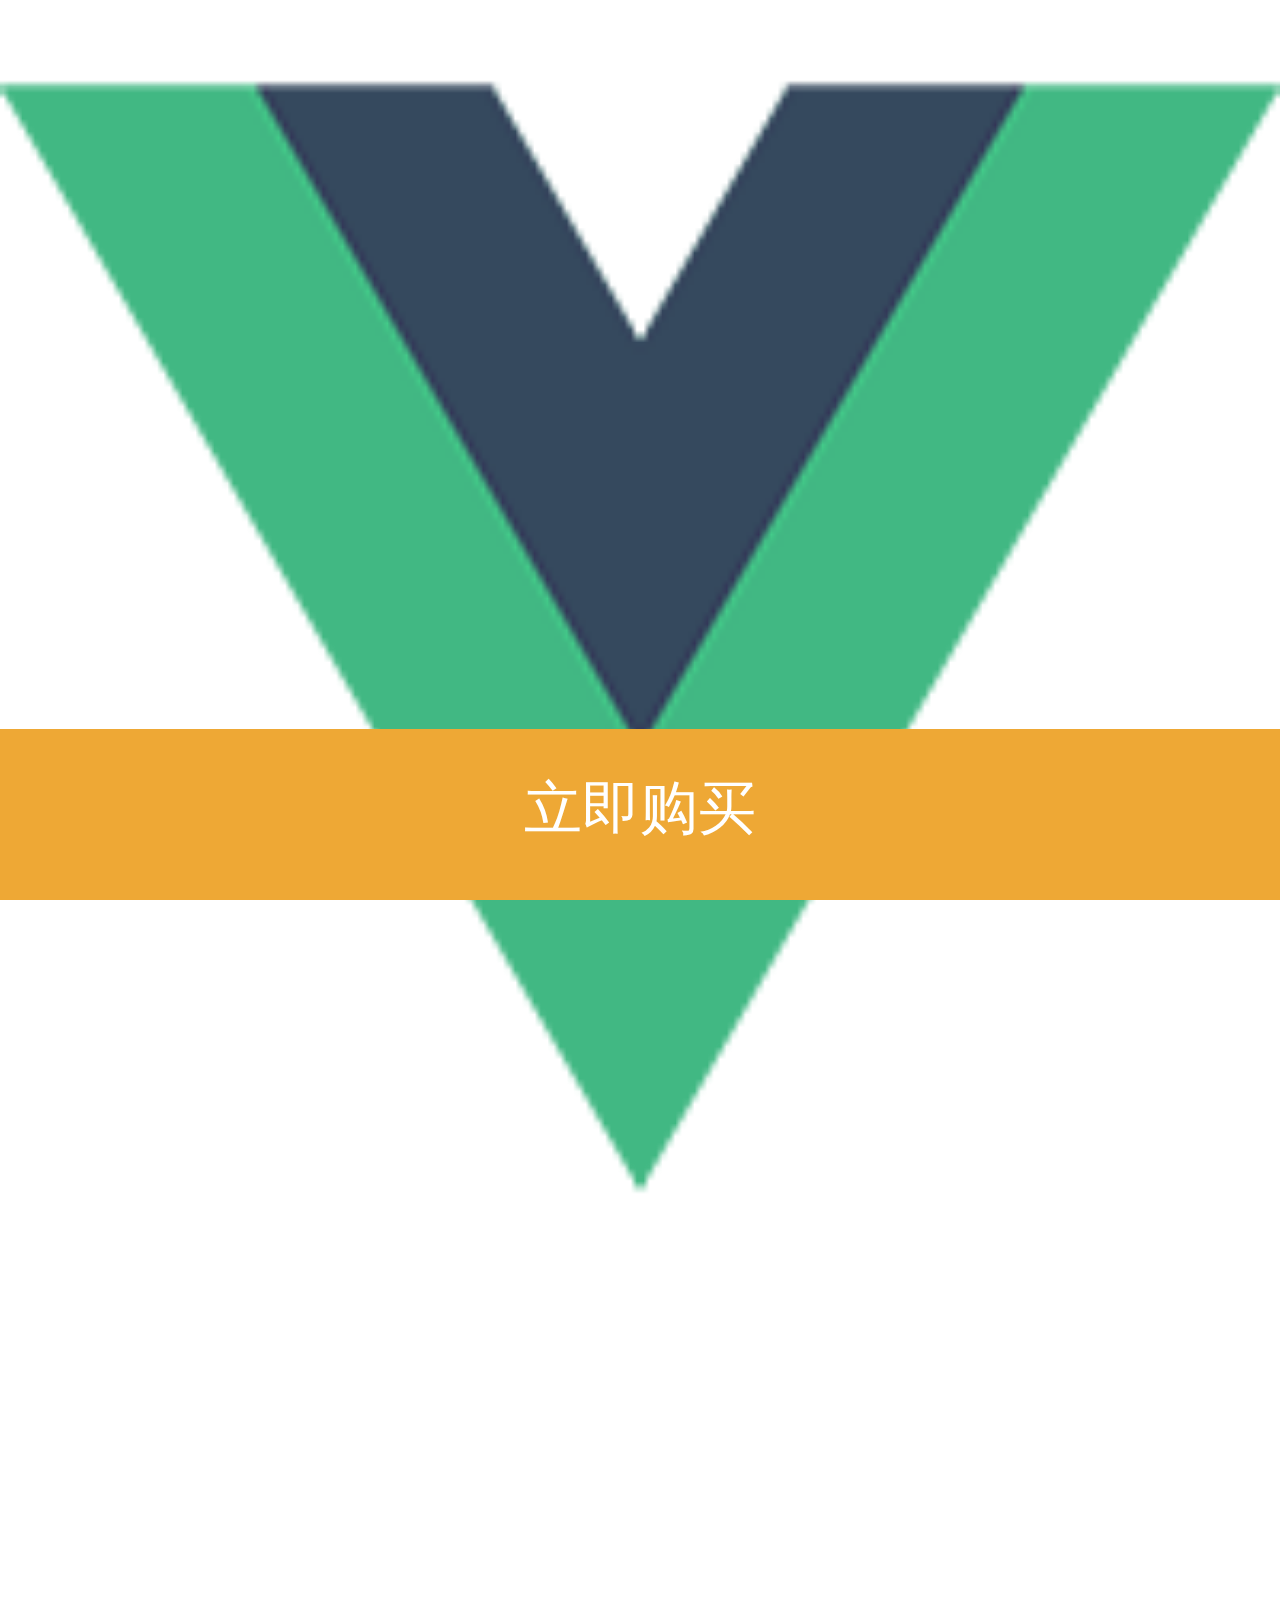
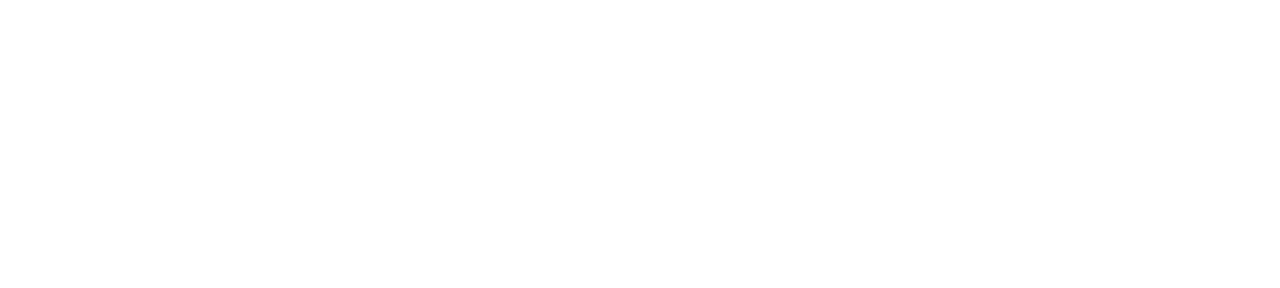
==== index.html @ bf1610af "first commit" ====
<!DOCTYPE html>
<html>

<head>
    <meta charset="utf-8">
    <meta name="viewport" content="width=device-width,initial-scale=1.0,maximum-scale=1.0,minimum-scale=1.0,user-scalable=no">
    <link rel="stylesheet" type="text/css" href="css/reset.css">
    <link rel="stylesheet" href="css/index.css">

    <title>种子用户火热招募中</title>

    <script type="text/javascript">
        document.documentElement.style.fontSize = document.documentElement.clientWidth / 375 * 100 + 'px';
    </script>
</head>

<body>
    <div class="wrap">
        <div class="img"></div>
        <a href="goodsDetail.html">
            <div class="goBuy">
                立即购买
            </div>
        </a>
    </div>
</body>

</html>
---- css/index.css ----
.wrap {
    width: 100%;
    height: 100%;
    margin-top: 0px;
  }
  .img {
    width: 100%;
    height: 5.53rem;
    background: url("../images/logo.png") no-repeat;
    background-size: 100%;
  }
  
  div .goBuy {
    width: 100%;
    height: 0.5rem;
    background-color: #eea835 !important;
    position: fixed;
    bottom: 0px;
    font-size: 0.17rem;
    color: #ffffff !important;
  
    line-height: 0.47rem;
    font-family: PingFang-SC-Bold;
    text-align: center;
  }
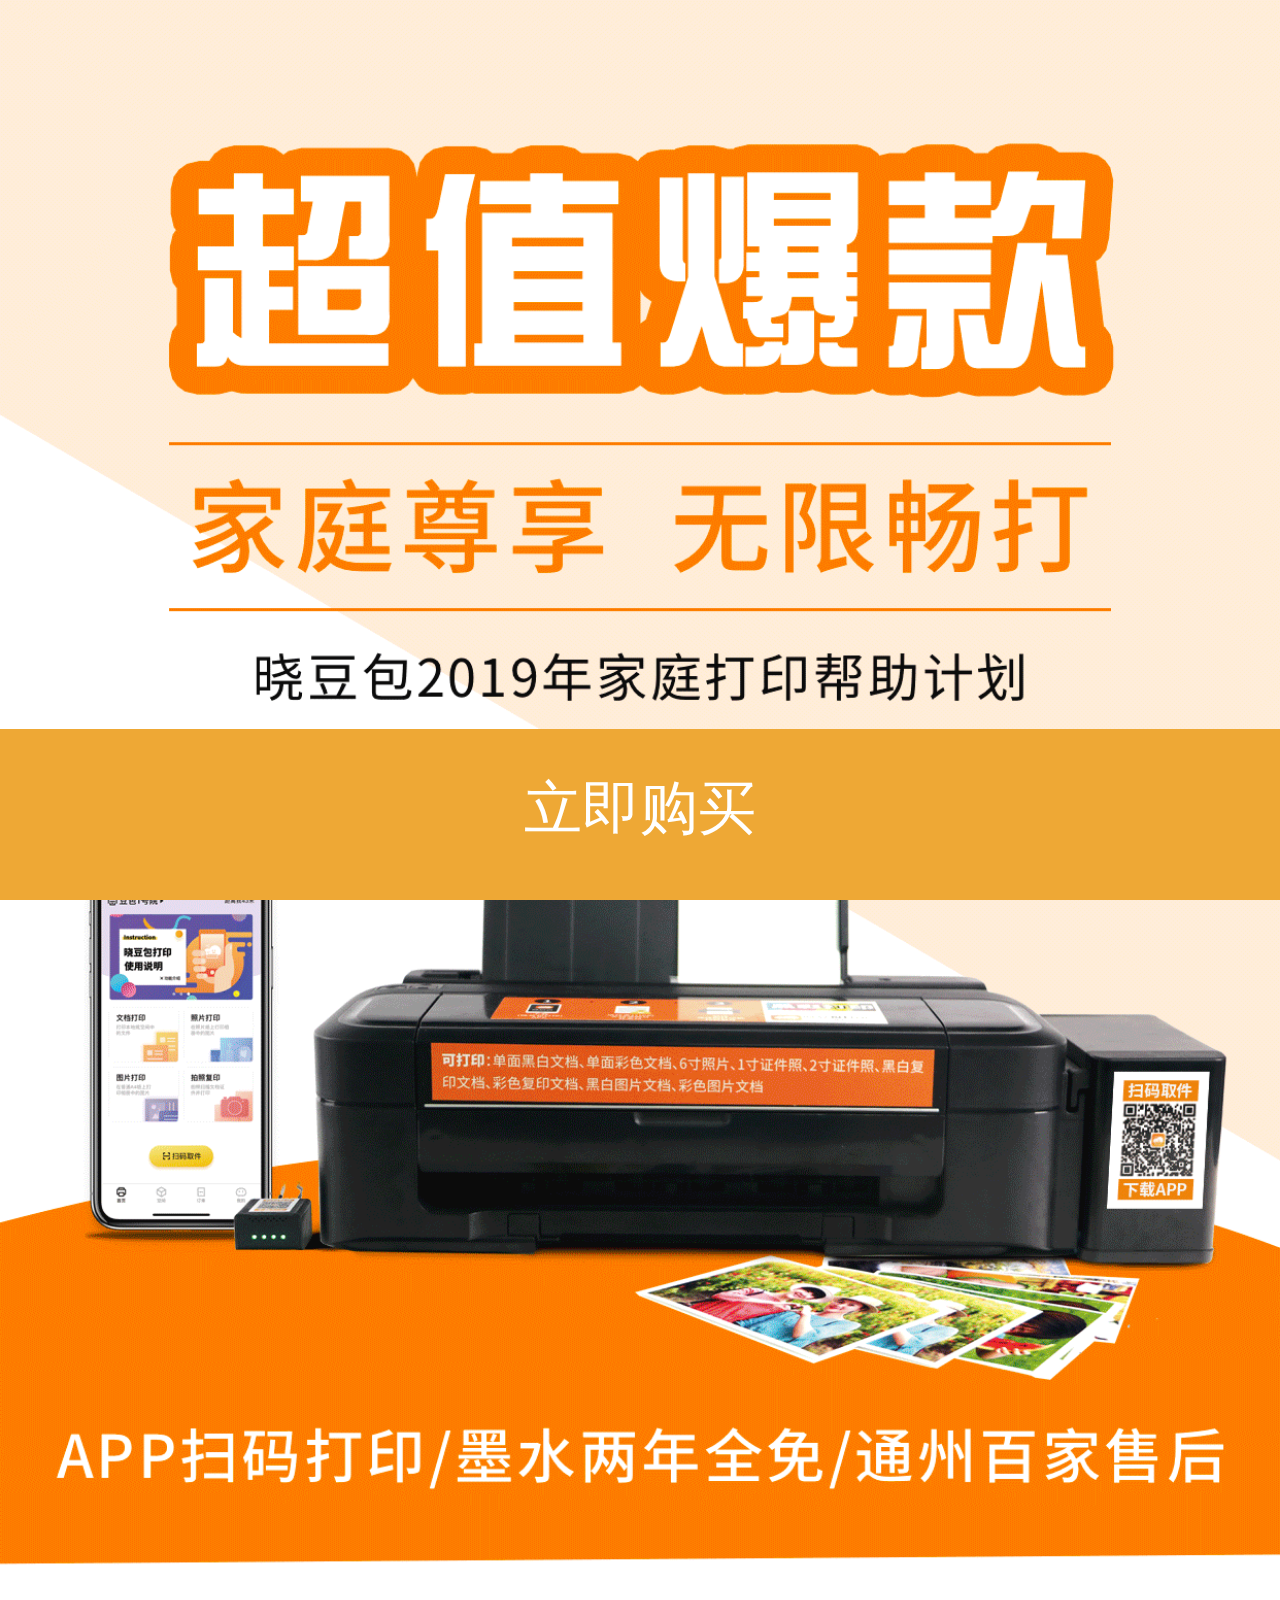
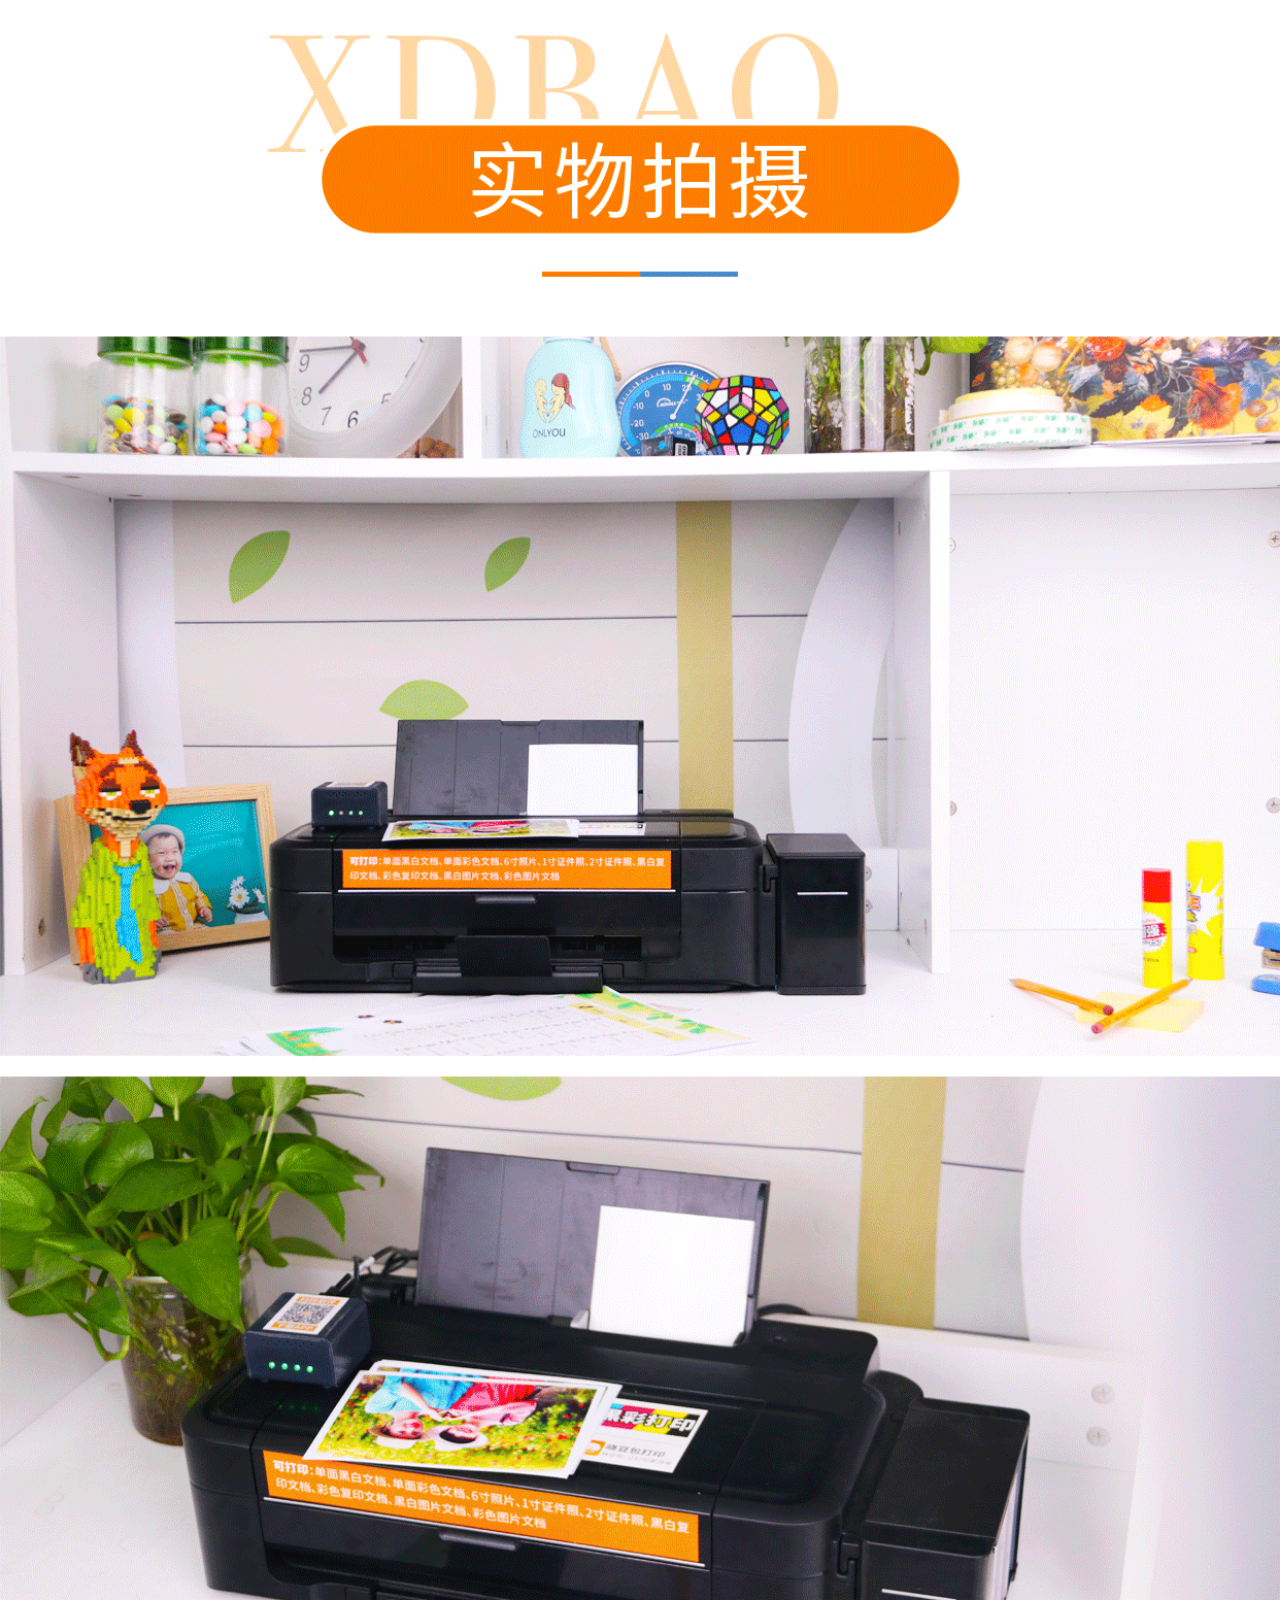
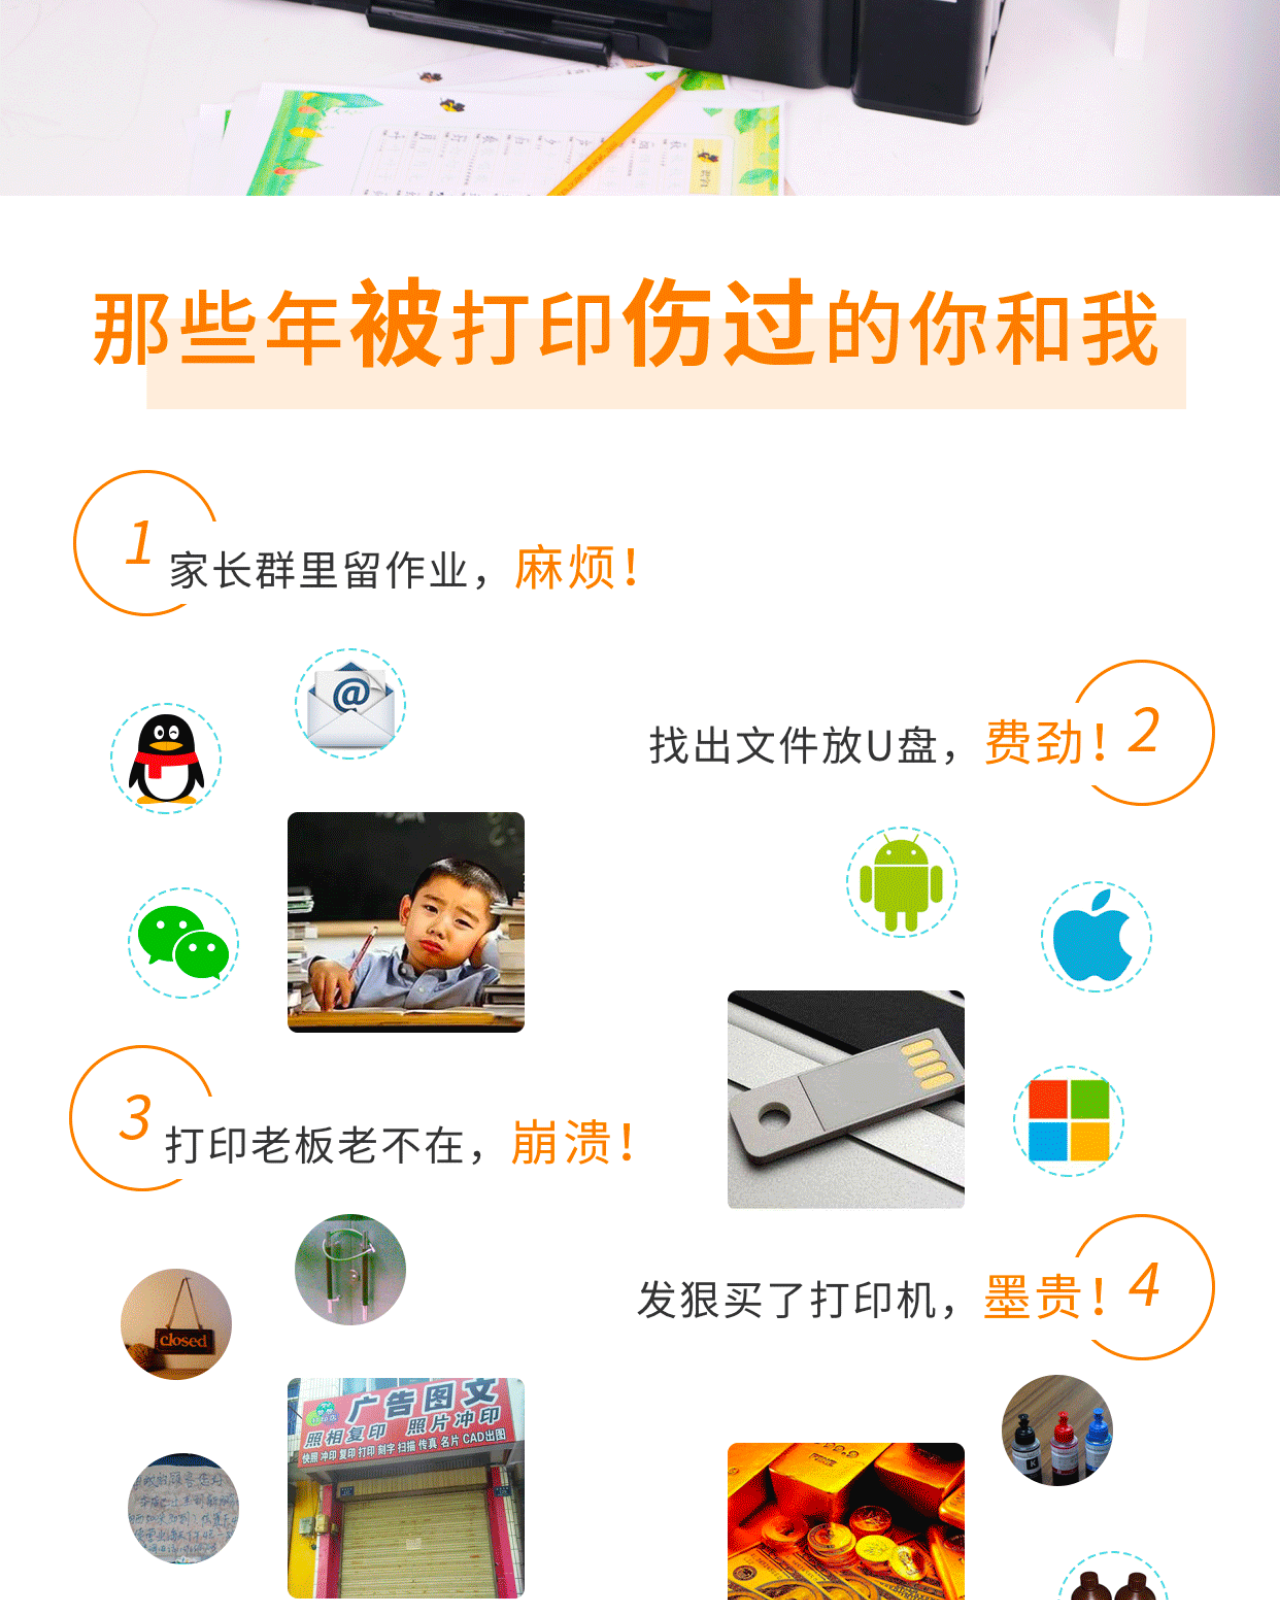
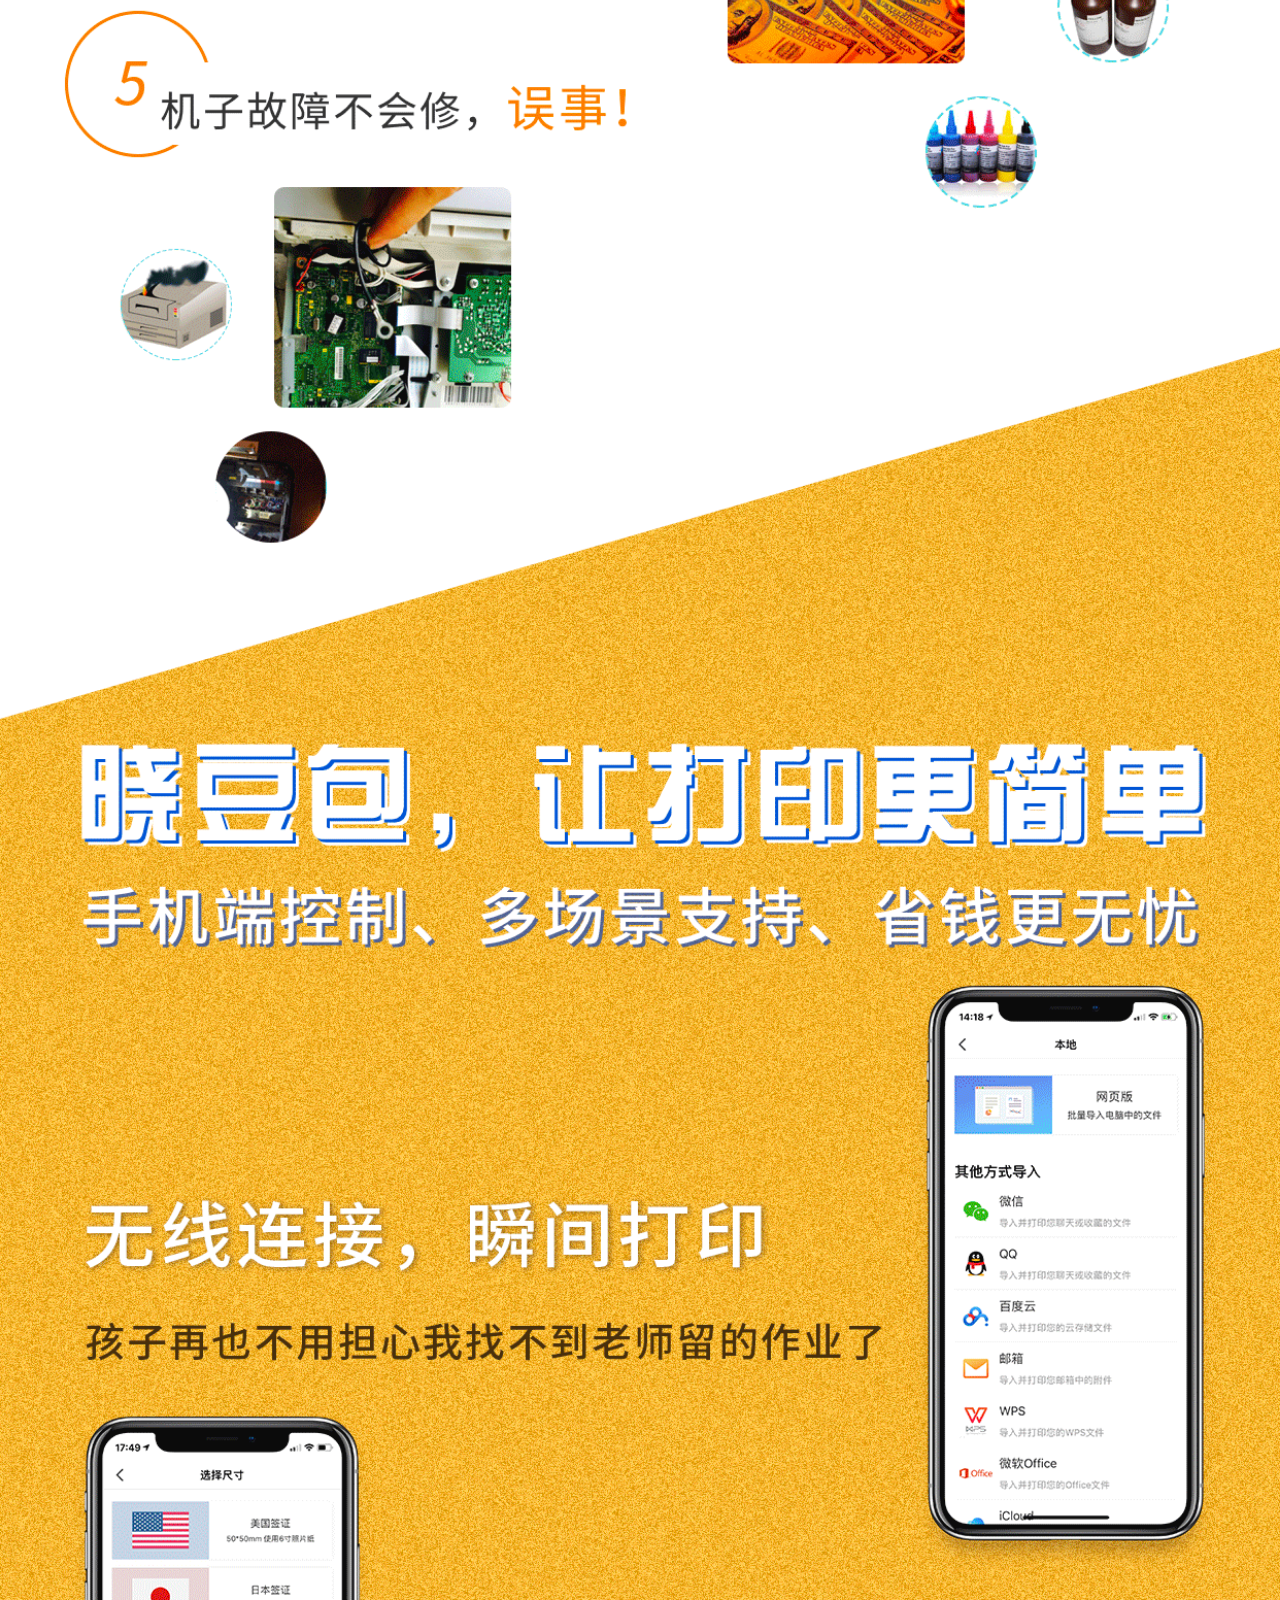
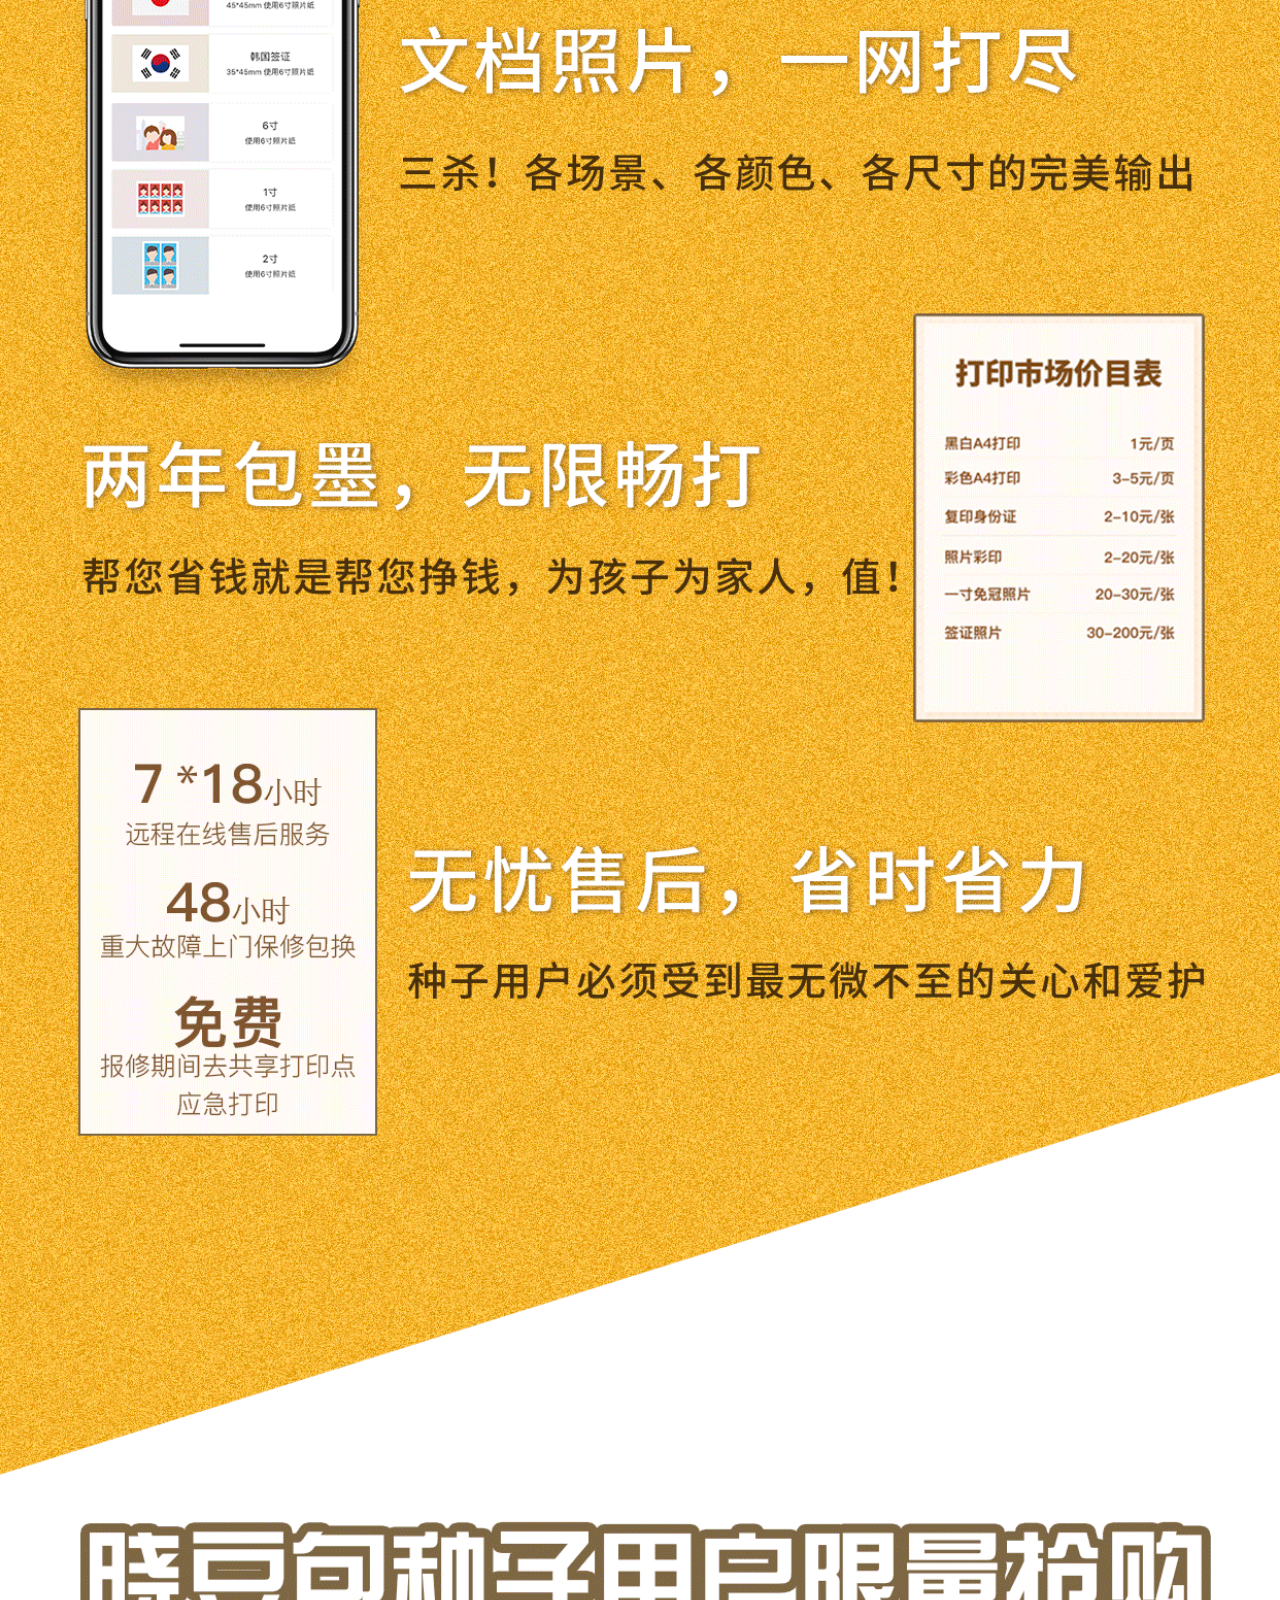
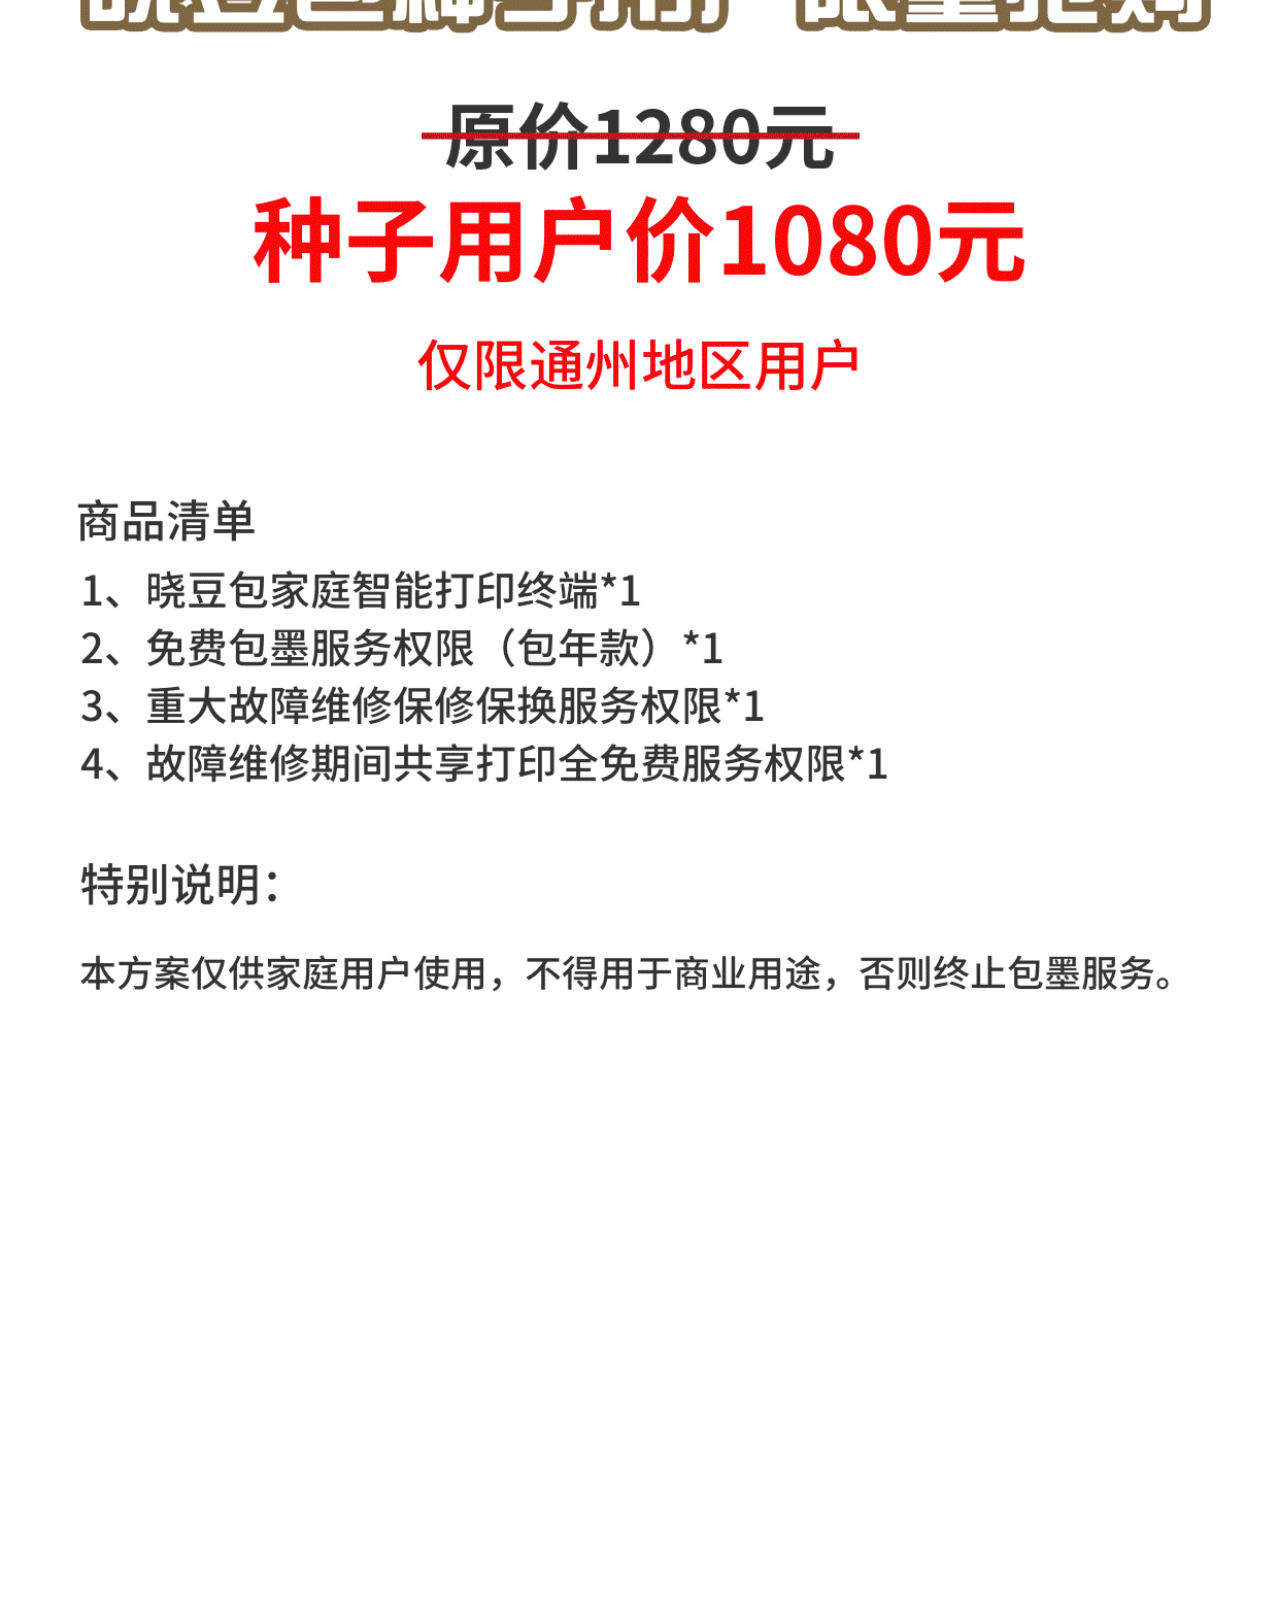
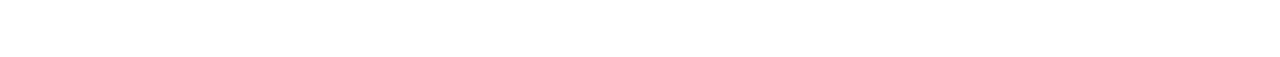
==== commit 162640a3: "commit" ====
--- a/index.html
+++ b/index.html
@@ -16,7 +16,7 @@
 
 <body>
     <div class="wrap">
-        <div class="img"></div>
+        <img src="images/商品长图.png">
         <a href="goodsDetail.html">
             <div class="goBuy">
                 立即购买
--- a/css/index.css
+++ b/css/index.css
@@ -1,25 +1,24 @@
 .wrap {
-    width: 100%;
-    height: 100%;
-    margin-top: 0px;
-  }
-  .img {
-    width: 100%;
-    height: 5.53rem;
-    background: url("../images/logo.png") no-repeat;
-    background-size: 100%;
-  }
-  
-  div .goBuy {
-    width: 100%;
-    height: 0.5rem;
-    background-color: #eea835 !important;
-    position: fixed;
-    bottom: 0px;
-    font-size: 0.17rem;
-    color: #ffffff !important;
-  
-    line-height: 0.47rem;
-    font-family: PingFang-SC-Bold;
-    text-align: center;
-  }+  width: 100%;
+  height: 100%;
+  margin-top: 0;
+}
+
+img {
+  width: 100%;
+  background: url("../images/商品长图.png") no-repeat;
+  background-size: 100%;
+}
+
+div .goBuy {
+  width: 100%;
+  height: 0.5rem;
+  background-color: #eea835 !important;
+  position: fixed;
+  bottom: 0;
+  font-size: 0.17rem;
+  color: #ffffff !important;
+  line-height: 0.47rem;
+  font-family: PingFang-SC-Bold;
+  text-align: center;
+}